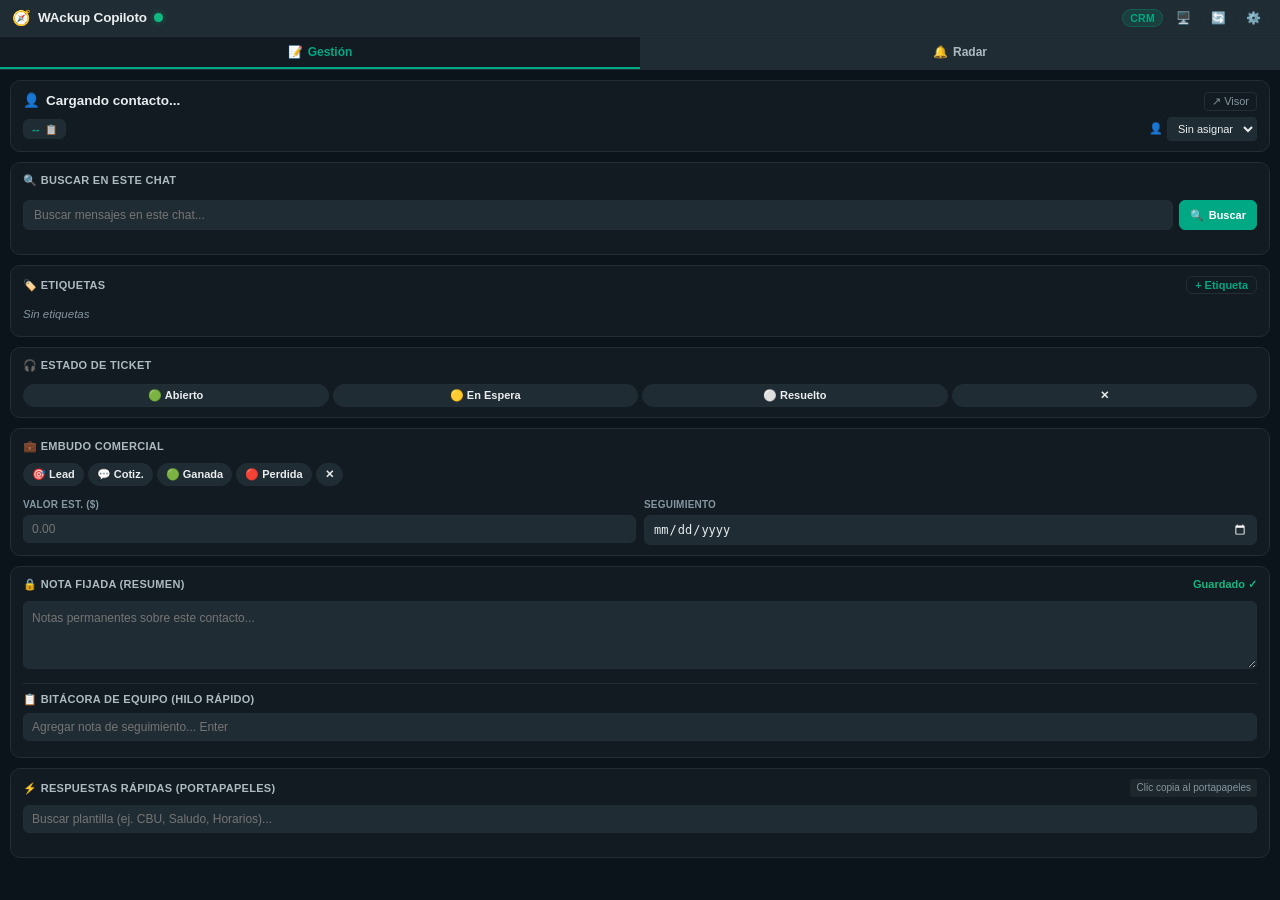
==== extension/sidepanel/sidepanel.html @ 3e7b45c3 "fix(ext): flujo progresivo en configuracion del servidor y bloqueo de guardado sin operador" ====
<!DOCTYPE html>
<html lang="es">
<head>
  <meta charset="utf-8">
  <meta name="viewport" content="width=device-width, initial-scale=1.0">
  <title>WAckup Copiloto</title>
  <link rel="stylesheet" href="sidepanel.css">
</head>
<body>
  <!-- CABECERA FIJA SUPERIOR COMPACTA -->
  <header class="app-header">
    <div class="header-main-row">
      <div class="brand">
        <span class="brand-icon">🧭</span>
        <span class="brand-title">WAckup Copiloto</span>
        <span id="header-status-dot" class="status-dot ready" title="Estado: Conectando..."></span>
      </div>
      <div class="header-actions">
        <span id="profile-badge" class="badge-profile copilot-mini-pill" title="Perfil de Espacio de Trabajo (clic para cambiar)">CRM</span>
        <button id="btn-open-viewer" class="btn-icon" title="Abrir Visor Web WAckup en el navegador">🖥️</button>
        <button id="btn-update-ext" class="btn-icon btn-update" style="display:none;" title="Actualizar extensión">🔄 Actualizar</button>
        <button id="btn-sync-recent" class="btn-icon" title="Sincronizar novedades (Shift+clic: historial completo)">🔄</button>
        <button id="btn-toggle-settings" class="btn-icon" title="Configuración del Servidor">⚙️</button>
      </div>
    </div>
  </header>

  <!-- PANEL FLOTANTE DE CONFIGURACIÓN DEL SERVIDOR -->
  <div id="settings-backdrop" class="settings-backdrop" style="display:none;"></div>
  <div id="settings-panel" class="settings-drawer" style="display:none;">
    <div class="settings-drawer-header">
      <span class="settings-drawer-title">⚙️ Configuración del Servidor</span>
      <button id="btn-close-settings" class="btn-close-settings" title="Cerrar">✕</button>
    </div>
    <div class="settings-drawer-body">
      <!-- PASO 1: CONEXIÓN AL SERVIDOR Y PIN -->
      <div class="form-group mb-2">
        <label for="cfg-server-url">URL del Servidor (Local o IP LAN):</label>
        <input type="text" id="cfg-server-url" class="form-control" placeholder="http://127.0.0.1:8080">
      </div>
      <div class="form-group mb-2">
        <label for="cfg-office-pin">PIN de Oficina (para Modo LAN):</label>
        <input type="password" id="cfg-office-pin" class="form-control" placeholder="PIN de 6 dígitos">
      </div>
      <div class="form-group mb-2">
        <button type="button" id="btn-check-server" class="btn-secondary full-width" style="padding: 6px 12px; font-size: 12.5px;">
          🔌 Conectar y Cargar Operadores
        </button>
      </div>
      <div id="cfg-feedback" class="status-hint mt-1 text-center" style="display:none;"></div>

      <!-- PASO 2: ASIGNACIÓN DE OPERADOR (visible sólo tras conectar con éxito) -->
      <div id="cfg-operator-section" class="form-group mb-2" style="display: none;">
        <label for="cfg-operator-select">Operador de esta PC:</label>
        <select id="cfg-operator-select" class="form-control">
          <option value="">-- Selecciona tu nombre --</option>
        </select>
        <div id="cfg-operator-status-box" class="cfg-status-box mt-1" style="display: none;">
          <div id="cfg-operator-status-msg" class="cfg-status-msg"></div>
          <button type="button" id="btn-kick-operator" class="btn-link-action" style="display: none;">
            ⚠️ Liberar sesión anterior de este operador
          </button>
        </div>
        <button id="btn-save-cfg" class="btn-primary full-width" disabled style="display: none; margin-top: 8px;">
          💾 Guardar y Conectar
        </button>
      </div>

      <!-- HERRAMIENTAS ADICIONALES (visible sólo si la conexión ya está guardada y activa) -->
      <div id="cfg-extra-tools" class="settings-actions mt-2" style="display: none; border-top: 1px solid var(--border); padding-top: 10px;">
        <button type="button" id="btn-open-viewer-cfg" class="btn-secondary full-width">🖥️ Abrir Visor Web</button>
        <button id="btn-sync-all-full" class="btn-secondary full-width" style="margin-top: 6px;">📥 Sincronizar Historial Completo</button>
      </div>
    </div>
  </div>

  <!-- VISTA EN CASO DE MODO SOLO RESPALDO -->
  <div id="view-backup-only" class="backup-only-view" style="display: none;">
    <div class="backup-card">
      <div class="backup-icon">🛡️</div>
      <h3>Modo Solo Respaldo</h3>
      <p>Este espacio de trabajo está configurado en modo pasivo de solo respaldo. Los mensajes y contactos se sincronizan continuamente en tu base de datos SQLite local sin herramientas CRM activas.</p>
      <div class="backup-actions">
        <button id="btn-backup-manual" class="btn-primary">Sincronizar Ahora</button>
      </div>
    </div>
  </div>

  <!-- VISTA PRINCIPAL CON PESTAÑAS (CRM) -->
  <main id="view-crm" class="crm-view">
    <!-- PESTAÑAS SUPERIORES FIJAS -->
    <nav class="nav-tabs">
      <button class="tab-btn active" data-tab="tab-management">
        <span>📝</span> Gestión
      </button>
      <button class="tab-btn" data-tab="tab-radar">
        <span>🔔</span> Radar <span id="radar-count-badge" class="tab-badge" style="display:none;">0</span>
      </button>
    </nav>

    <!-- AVISO DE CHAT NO SELECCIONADO -->
    <div id="no-chat-notice" class="empty-notice" style="display:none;">
      <div class="notice-icon">💬</div>
      <div class="notice-title">Ningún chat seleccionado</div>
      <div class="notice-desc">Haz clic en cualquier conversación en WhatsApp Web para cargar su ficha y herramientas.</div>
      <div style="margin-top: 12px;">
        <button type="button" id="btn-open-viewer-empty" class="btn-secondary" style="font-size: 12px; padding: 6px 14px;">
          🖥️ Abrir Visor Web
        </button>
      </div>
    </div>

    <!-- CONTENEDOR DE PESTAÑAS -->
    <div id="tabs-container" class="tabs-content">
      
      <!-- PESTAÑA 1: GESTIÓN -->
      <section id="tab-management" class="tab-pane active">
        <!-- Alerta de Semáforo Anti-Colisión -->
        <div id="presence-banner" class="presence-alert" style="display:none;">
          <span>👁️</span> <span id="presence-text"><b>Ana</b> está viendo este chat ahora</span>
        </div>

        <!-- Aviso de Contacto Excluido del Radar (solo visible si está ignorado) -->
        <div id="radar-ignored-banner" class="radar-ignored-banner" style="display:none;">
          <span>🔕 Excluido del Radar</span>
          <button id="btn-reactivate-radar" class="btn-reactivate-radar" type="button" title="Volver a incluir este contacto en el Radar">Reactivar</button>
        </div>

        <!-- Tarjeta de Contacto Activo (Diseño Compacto) -->
        <div class="contact-header-card">
          <div class="contact-row-top">
            <span id="contact-type-icon" class="contact-type-icon" title="Contacto">👤</span>
            <div id="contact-name" class="contact-title" title="Nombre del contacto">Cargando contacto...</div>
            <button id="btn-open-viewer-chat" class="btn-res-action" type="button" title="Ver esta conversación completa en el Visor Web" style="margin-left: auto; padding: 2px 7px; font-size: 11px;">↗ Visor</button>
            <span id="contact-sla" class="sla-badge" style="display:none;" title="Tiempo promedio de respuesta (SLA)">-</span>
          </div>
          <div class="contact-row-bottom">
            <button id="contact-phone" class="contact-phone-btn" type="button" title="Clic para copiar teléfono">
              <span id="contact-phone-text">--</span>
              <span class="copy-icon">📋</span>
            </button>
            <div class="assigned-wrapper" title="Operador asignado">
              <label for="select-assigned-to" class="assigned-label">👤</label>
              <select id="select-assigned-to" class="select-sm">
                <option value="">Sin asignar</option>
              </select>
            </div>
          </div>
        </div>

        <!-- Búsqueda FTS5 en la Conversación -->
        <div id="sec-chat-search" class="section-card">
          <div class="section-title-row">
            <span class="card-title">🔍 Buscar en este Chat</span>
          </div>
          <div class="search-input-group">
            <div class="search-field-wrapper">
              <input type="text" id="input-search-chat" class="form-control" placeholder="Buscar mensajes en este chat...">
              <button id="btn-search-clear" class="btn-search-clear" title="Limpiar búsqueda" type="button" style="display:none;">✕</button>
            </div>
            <button id="btn-search-chat" class="btn-search-exec" title="Buscar mensajes [Enter]" type="button">
              <span>🔍</span>
              <span class="btn-search-exec-text">Buscar</span>
            </button>
          </div>
          <div id="search-nav-bar" class="search-nav-bar" style="display: none;">
            <div class="search-nav-info">
              <span class="search-nav-icon">🎯</span>
              <span id="search-nav-count" class="search-nav-count">0 de 0</span>
            </div>
            <div class="search-nav-actions">
              <span id="search-nav-hint" class="search-nav-hint">Shift+Enter / Enter</span>
              <div class="search-nav-btn-group">
                <button id="btn-search-prev" class="btn-nav-search" title="Coincidencia anterior [Shift+Enter]" disabled type="button">▲</button>
                <button id="btn-search-next" class="btn-nav-search" title="Coincidencia siguiente [Enter]" disabled type="button">▼</button>
              </div>
            </div>
          </div>
          <div id="chat-search-results" class="search-results-list"></div>
        </div>

        <!-- Etiquetas de Contacto -->
        <div class="section-card">
          <div class="section-title-row">
            <span class="card-title">🏷️ Etiquetas</span>
            <button id="btn-add-tag" class="btn-card-action" type="button">+ Etiqueta</button>
          </div>
          <div id="tags-list" class="tags-container">
            <span class="empty-subtext">Sin etiquetas</span>
          </div>
        </div>

        <!-- Módulo de Soporte / Tickets (condicional) -->
        <div id="sec-support-ticket" class="section-card">
          <div class="card-title">🎧 Estado de Ticket</div>
          <div class="copilot-pill-group ticket-status-group">
            <button class="copilot-pill-btn btn-ticket" data-status="open" type="button">🟢 Abierto</button>
            <button class="copilot-pill-btn btn-ticket" data-status="pending" type="button">🟡 En Espera</button>
            <button class="copilot-pill-btn btn-ticket" data-status="resolved" type="button">⚪ Resuelto</button>
            <button class="copilot-pill-btn btn-ticket" data-status="none" title="Limpiar estado" type="button">✕</button>
          </div>
        </div>

        <!-- Módulo de Ventas / Embudo Comercial (condicional) -->
        <div id="sec-sales-pipeline" class="section-card">
          <div class="card-title">💼 Embudo Comercial</div>
          <div class="copilot-pill-group" id="sales-stage-pill-group">
            <button type="button" class="copilot-pill-btn btn-sales-stage" data-stage="lead">🎯 Lead</button>
            <button type="button" class="copilot-pill-btn btn-sales-stage" data-stage="quoted">💬 Cotiz.</button>
            <button type="button" class="copilot-pill-btn btn-sales-stage" data-stage="won">🟢 Ganada</button>
            <button type="button" class="copilot-pill-btn btn-sales-stage" data-stage="lost">🔴 Perdida</button>
            <button type="button" class="copilot-pill-btn btn-sales-stage" data-stage="none" title="Limpiar etapa">✕</button>
          </div>
          <select id="select-sales-stage" class="form-control" style="display: none;">
            <option value="none">Sin Etapa Comercial</option>
            <option value="lead">Lead</option>
            <option value="contactado">En Conversación</option>
            <option value="quoted">Presupuesto Enviado</option>
            <option value="negociacion">En Negociación</option>
            <option value="won">Venta Concretada</option>
            <option value="lost">Descartado</option>
          </select>
          <div class="copilot-inputs-row">
            <div class="copilot-field">
              <label for="input-deal-value">Valor Est. ($)</label>
              <input type="number" id="input-deal-value" class="form-control" placeholder="0.00" min="0" step="any">
            </div>
            <div class="copilot-field">
              <label for="input-followup-date">Seguimiento</label>
              <input type="date" id="input-followup-date" class="form-control">
            </div>
          </div>
        </div>

        <!-- Notas Privadas y Bitácora de Equipo -->
        <div class="section-card">
          <div class="section-title-row">
            <span class="card-title">🔒 Nota Fijada (Resumen)</span>
            <span id="notes-status" class="status-hint">Guardado ✓</span>
          </div>
          <textarea id="contact-notes" class="copilot-textarea" placeholder="Notas permanentes sobre este contacto..." rows="3"></textarea>

          <div class="notes-log-section">
            <div class="log-title">📋 Bitácora de Equipo (Hilo Rápido)</div>
            <input type="text" id="input-new-note-log" class="form-control mb-1" placeholder="Agregar nota de seguimiento... Enter">
            <div id="notes-log-list" class="notes-log-container">
              <!-- Hilo de notas -->
            </div>
          </div>
        </div>

        <!-- Plantillas de Respuesta Rápida -->
        <div class="section-card">
          <div class="section-title-row">
            <span class="card-title">⚡ Respuestas Rápidas (Portapapeles)</span>
            <span class="hint-pill">Clic copia al portapapeles</span>
          </div>
          <input type="text" id="input-filter-templates" class="form-control mb-2" placeholder="Buscar plantilla (ej. CBU, Saludo, Horarios)...">
          <div id="templates-list" class="templates-list">
            <!-- Plantillas dinámicas -->
          </div>
        </div>
      </section>



      <!-- PESTAÑA 3: RADAR -->
      <section id="tab-radar" class="tab-pane">
        <!-- Selector de Filtro de Radar -->
        <div class="radar-toggle-bar">
          <button id="btn-radar-unanswered" class="btn-filter active">
            Pendientes (<span id="count-unanswered">0</span>)
          </button>
          <button id="btn-radar-sales" class="btn-filter">
            Seguimientos (<span id="count-sales">0</span>)
          </button>
        </div>

        <div class="radar-assign-filter">
          <button class="btn-assign-filter active" data-assign="all">Todos</button>
          <button class="btn-assign-filter" data-assign="mine">Mis chats</button>
          <button class="btn-assign-filter" data-assign="unassigned">Sin asignar</button>
        </div>

        <!-- Lista de Contactos de Radar -->
        <div id="radar-items-container" class="radar-list">
          <div class="empty-subtext">Cargando radar...</div>
        </div>
      </section>

    </div>
  </main>

  <!-- TOAST DE NOTIFICACIÓN RÁPIDA -->
  <div id="toast-notification" class="toast-popup" style="display:none;"></div>

  <!-- MODAL DIÁLOGO ELEGANTE (PROMPT / CONFIRM / ALERT) -->
  <div id="sp-modal-overlay" class="sp-modal-overlay" style="display:none;">
    <div class="sp-modal-card">
      <div class="sp-modal-header">
        <span id="sp-modal-title" class="sp-modal-title">Título</span>
        <button id="sp-modal-close" class="btn-close-settings" title="Cerrar">✕</button>
      </div>
      <div class="sp-modal-body">
        <p id="sp-modal-message" class="sp-modal-msg"></p>
        <div id="sp-modal-input-group" class="form-group mb-2" style="display:none;">
          <input type="text" id="sp-modal-input" class="form-control" autocomplete="off">
        </div>
        <div id="sp-modal-error" class="sp-modal-error" style="display:none;"></div>
      </div>
      <div class="sp-modal-actions">
        <button type="button" id="sp-modal-cancel" class="btn-secondary">Cancelar</button>
        <button type="button" id="sp-modal-confirm" class="btn-primary">Aceptar</button>
      </div>
    </div>
  </div>

  <script src="sidepanel.js"></script>
</body>
</html>
---- extension/sidepanel/sidepanel.css ----
/* WAckup Copiloto Sidepanel Styles - Unified with Viewer Copilot */
:root {
  color-scheme: dark;
  --bg-main: #0b141a;
  --bg-card: #111b21;
  --bg-card-hover: #202c33;
  --bg-header: #202c33;
  --bg-input: #202c33;
  --bg-surface: #111b21;
  --border: #222d34;
  --border-strong: #2a3942;
  --border-focus: #00a884;
  --text-main: #e9edef;
  --text-primary: #e9edef;
  --text-secondary: #aebac1;
  --text-muted: #8696a0;
  --text-dim: #8696a0;
  --primary: #00a884;
  --primary-hover: #02906f;
  --accent: #00a884;
  --accent-hover: #02906f;
  --success: #10b981;
  --warning: #f59e0b;
  --danger: #ef4444;
  --font-family: -apple-system, BlinkMacSystemFont, "Segoe UI", Roboto, Helvetica, Arial, sans-serif;
}

* {
  box-sizing: border-box;
  margin: 0;
  padding: 0;
}

body {
  font-family: var(--font-family);
  background-color: var(--bg-main);
  color: var(--text-main);
  font-size: 13px;
  line-height: 1.4;
  width: 100vw;
  height: 100vh;
  display: flex;
  flex-direction: column;
  overflow: hidden;
  user-select: none;
}

/* Scrollbars modernos estilo WhatsApp */
::-webkit-scrollbar {
  width: 6px;
  height: 6px;
}
::-webkit-scrollbar-track {
  background: transparent;
}
::-webkit-scrollbar-thumb {
  background: rgba(134, 150, 160, 0.3);
  border-radius: 3px;
}
::-webkit-scrollbar-thumb:hover {
  background: rgba(134, 150, 160, 0.5);
}

/* =========================================================================
   CABECERA FIJA SUPERIOR (COMPACTA)
   ========================================================================= */
.app-header {
  flex-shrink: 0;
  background-color: var(--bg-header);
  border-bottom: 1px solid var(--border);
  padding: 8px 12px;
}

.header-main-row,
.header-top-row {
  display: flex;
  justify-content: space-between;
  align-items: center;
  gap: 8px;
}

.brand {
  display: flex;
  align-items: center;
  gap: 7px;
}

.brand-icon {
  font-size: 15px;
  line-height: 1;
}

.brand-title {
  font-size: 13.5px;
  font-weight: 700;
  color: var(--text-primary);
  letter-spacing: -0.2px;
  user-select: none;
}

.status-dot {
  width: 9px;
  height: 9px;
  border-radius: 50%;
  background-color: var(--text-dim);
  display: inline-block;
  cursor: pointer;
  flex-shrink: 0;
  transition: transform 0.2s, box-shadow 0.25s, background-color 0.25s;
}

.status-dot:hover {
  transform: scale(1.35);
}

/* Verde: Al día, sincronizado o listo */
.status-dot.synced,
.status-dot.ready {
  background-color: #10b981;
  box-shadow: 0 0 6px rgba(16, 185, 129, 0.45);
}

/* Amarillo / Ámbar: Sincronizando o esperando conexión/chat */
.status-dot.syncing,
.status-dot.waiting,
.status-dot.connecting {
  background-color: #f59e0b;
  box-shadow: 0 0 6px rgba(245, 158, 11, 0.5);
  animation: pulse-dot 1.2s infinite;
}

/* Rojo: Error de sincronización o servidor desconectado */
.status-dot.error,
.status-dot.offline {
  background-color: #ef4444;
  box-shadow: 0 0 6px rgba(239, 68, 68, 0.5);
}

@keyframes pulse-dot {
  0% { transform: scale(0.9); opacity: 0.8; }
  50% { transform: scale(1.2); opacity: 1; }
  100% { transform: scale(0.9); opacity: 0.8; }
}

.header-actions {
  display: flex;
  align-items: center;
  gap: 6px;
}

.badge-profile,
.copilot-mini-pill {
  font-size: 10.5px;
  font-weight: 600;
  padding: 1px 7px;
  border-radius: 10px;
  background: rgba(0, 168, 132, 0.15);
  color: var(--accent);
  border: 1px solid rgba(0, 168, 132, 0.3);
  text-transform: uppercase;
  cursor: pointer;
  user-select: none;
  transition: all 0.2s ease;
  letter-spacing: 0.3px;
  line-height: 1.4;
}

.badge-profile:hover,
.copilot-mini-pill:hover {
  background: rgba(0, 168, 132, 0.28);
  border-color: var(--accent);
}

.btn-icon {
  background: var(--bg-input);
  border: 1px solid var(--border);
  color: var(--text-secondary);
  border-radius: 6px;
  padding: 3px 6px;
  font-size: 12px;
  cursor: pointer;
  transition: all 0.15s;
  display: inline-flex;
  align-items: center;
  justify-content: center;
  line-height: 1;
}
.btn-icon:hover {
  background: var(--bg-card-hover);
  border-color: var(--border-strong);
  color: var(--text-primary);
}
.btn-icon.active {
  background: var(--bg-card-hover);
  border-color: var(--accent);
  color: var(--accent);
}

.btn-update {
  background: #b45309;
  border-color: #f59e0b;
  color: #fff;
  font-weight: 600;
  font-size: 11px;
}
.btn-update:hover {
  background: #d97706;
}

/* =========================================================================
   NAVEGACIÓN POR PESTAÑAS
   ========================================================================= */
.crm-view {
  flex: 1;
  display: flex;
  flex-direction: column;
  overflow: hidden;
}

.nav-tabs {
  flex-shrink: 0;
  display: flex;
  background: var(--bg-header);
  border-bottom: 1px solid var(--border);
}

.tab-btn {
  flex: 1;
  padding: 8px 4px;
  background: transparent;
  border: none;
  border-bottom: 2px solid transparent;
  color: var(--text-secondary);
  font-size: 12px;
  font-weight: 600;
  cursor: pointer;
  display: flex;
  align-items: center;
  justify-content: center;
  gap: 5px;
  transition: all 0.15s;
}

.tab-btn:hover {
  color: var(--text-primary);
  background: var(--bg-card-hover);
}

.tab-btn.active {
  color: var(--accent);
  border-bottom-color: var(--accent);
  background: var(--bg-card);
  font-weight: 700;
}

.tab-badge {
  background: var(--danger);
  color: #fff;
  font-size: 10px;
  padding: 1px 5px;
  border-radius: 10px;
  margin-left: 2px;
}

/* =========================================================================
   CONTENEDOR DE PESTAÑAS (SCROLL)
   ========================================================================= */
.tabs-content {
  flex: 1;
  overflow-y: auto;
  padding: 10px;
  display: flex;
  flex-direction: column;
}

.tab-pane {
  display: none;
  flex-direction: column;
  gap: 10px;
  flex-shrink: 0;
}
.tab-pane.active {
  display: flex;
}

#tab-radar.active {
  flex: 1;
  min-height: 0;
  display: flex;
  flex-direction: column;
  overflow: hidden;
}

/* =========================================================================
   TARJETAS Y SECCIONES
   ========================================================================= */
.section-card {
  background: var(--bg-card);
  border: 1px solid var(--border);
  border-radius: 10px;
  padding: 10px 12px;
  display: flex;
  flex-direction: column;
  gap: 6px;
}

.section-title-row {
  display: flex;
  justify-content: space-between;
  align-items: center;
  margin-bottom: 2px;
}

.card-title {
  font-size: 11px;
  font-weight: 700;
  color: var(--text-secondary);
  text-transform: uppercase;
  letter-spacing: 0.3px;
  margin-bottom: 0;
}

.status-hint {
  font-size: 11px;
  color: #10b981;
  font-weight: 600;
}

.hint-pill {
  font-size: 10px;
  color: var(--text-muted);
  background: rgba(255, 255, 255, 0.05);
  padding: 2px 6px;
  border-radius: 4px;
}

.empty-subtext {
  font-size: 11.5px;
  color: var(--text-muted);
  font-style: italic;
  padding: 4px 0;
}

/* =========================================================================
   TARJETA DE CONTACTO ACTIVO (COMPACTA)
   ========================================================================= */
.contact-header-card {
  background: var(--bg-card);
  border: 1px solid var(--border);
  border-radius: 10px;
  padding: 10px 12px;
  display: flex;
  flex-direction: column;
  gap: 6px;
}

.contact-row-top {
  display: flex;
  justify-content: space-between;
  align-items: center;
  gap: 6px;
  min-height: 20px;
}

.contact-type-icon {
  font-size: 13.5px;
  line-height: 1;
  flex-shrink: 0;
  user-select: none;
}

.contact-title {
  font-size: 13.5px;
  font-weight: 700;
  color: var(--text-primary);
  overflow: hidden;
  text-overflow: ellipsis;
  white-space: nowrap;
  flex: 1;
  min-width: 0;
}

.sla-badge {
  font-size: 10.5px;
  font-weight: 600;
  background: rgba(0, 168, 132, 0.15);
  border: 1px solid rgba(0, 168, 132, 0.3);
  color: var(--accent);
  padding: 1px 7px;
  border-radius: 10px;
  white-space: nowrap;
  flex-shrink: 0;
  cursor: help;
  line-height: 1.4;
}

.contact-row-bottom {
  display: flex;
  justify-content: space-between;
  align-items: center;
  gap: 8px;
}

.contact-phone-btn {
  display: inline-flex;
  align-items: center;
  gap: 5px;
  font-size: 11.5px;
  font-weight: 600;
  color: var(--accent);
  background: var(--bg-input);
  border: 1px solid var(--border);
  border-radius: 6px;
  padding: 2px 8px;
  cursor: pointer;
  user-select: none;
  transition: all 0.15s ease;
  line-height: 1.3;
}

.contact-phone-btn:hover {
  background: var(--bg-card-hover);
  border-color: var(--accent);
  color: var(--accent);
}

.contact-phone-btn:active {
  transform: scale(0.96);
}

.contact-phone-btn .copy-icon {
  font-size: 10px;
  opacity: 0.75;
}

.contact-phone-btn.copied {
  background: rgba(16, 185, 129, 0.2);
  border-color: #10b981;
  color: #a7f3d0;
}

.contact-phone-btn.is-group {
  color: #c084fc;
  border-color: var(--border-strong);
  background: rgba(192, 132, 252, 0.12);
}

.contact-phone-btn.is-group:hover {
  background: rgba(192, 132, 252, 0.2);
  border-color: #c084fc;
  color: #e9d5ff;
}

.contact-phone-btn.is-newsletter {
  color: #f59e0b;
  border-color: var(--border-strong);
  background: rgba(245, 158, 11, 0.12);
}

.contact-phone-btn.is-newsletter:hover {
  background: rgba(245, 158, 11, 0.22);
  border-color: #fbbf24;
  color: #fef3c7;
}

.assigned-wrapper {
  display: inline-flex;
  align-items: center;
  gap: 4px;
  flex-shrink: 0;
  max-width: 145px;
}

.assigned-label {
  font-size: 11px;
  color: var(--text-muted);
  cursor: pointer;
}

/* =========================================================================
   ETIQUETAS
   ========================================================================= */
.tags-container {
  display: flex;
  flex-wrap: wrap;
  gap: 5px;
  min-height: 24px;
  align-items: center;
}

.tag-pill {
  display: inline-flex;
  align-items: center;
  gap: 4px;
  padding: 2px 8px;
  background: rgba(0, 168, 132, 0.12);
  color: var(--accent);
  border: 1px solid rgba(0, 168, 132, 0.3);
  border-radius: 12px;
  font-size: 11px;
  font-weight: 600;
}

.tag-remove {
  cursor: pointer;
  opacity: 0.6;
  font-size: 13px;
  line-height: 1;
}
.tag-remove:hover {
  opacity: 1;
  color: var(--danger);
}

.btn-card-action {
  background: transparent;
  border: 1px solid var(--border);
  color: var(--accent);
  border-radius: 6px;
  padding: 2px 8px;
  font-size: 11px;
  font-weight: 600;
  cursor: pointer;
  transition: all 0.15s ease;
}
.btn-card-action:hover {
  background: var(--bg-card-hover);
  border-color: var(--accent);
  color: var(--accent);
}

/* =========================================================================
   GRUPOS DE BOTONES EN PÍLDORA (TICKETS Y EMBUDO COMERCIAL)
   ========================================================================= */
.copilot-pill-group {
  display: flex;
  gap: 4px;
  flex-wrap: wrap;
  margin-top: 3px;
}

.copilot-pill-btn {
  background: var(--bg-input);
  border: 1px solid var(--border);
  border-radius: 12px;
  padding: 4px 8px;
  font-size: 11px;
  font-weight: 600;
  color: var(--text-primary);
  cursor: pointer;
  transition: all 0.15s ease;
  white-space: nowrap;
}
.copilot-pill-btn:hover {
  border-color: var(--accent);
  color: var(--accent);
}
.copilot-pill-btn.active {
  background: var(--accent) !important;
  color: #ffffff !important;
  border-color: var(--accent) !important;
}

.ticket-status-group {
  display: flex;
  gap: 4px;
  margin-top: 4px;
}

.btn-ticket {
  flex: 1;
  min-width: 0;
  text-align: center;
}

.copilot-inputs-row {
  display: flex;
  gap: 8px;
  margin-top: 6px;
}

.copilot-field {
  flex: 1;
  display: flex;
  flex-direction: column;
  gap: 3px;
}

.copilot-field label,
.form-group label,
label {
  font-size: 10px;
  font-weight: 600;
  color: var(--text-muted);
  text-transform: uppercase;
  letter-spacing: 0.2px;
}

.copilot-field input,
.form-control {
  background: var(--bg-input);
  border: 1px solid var(--border);
  color: var(--text-primary);
  border-radius: 6px;
  padding: 6px 8px;
  font-size: 12px;
  outline: none;
  transition: border-color 0.15s, box-shadow 0.15s;
  width: 100%;
}
.copilot-field input:focus,
.form-control:focus {
  border-color: var(--accent);
  box-shadow: 0 0 0 1px var(--accent);
}

.form-group {
  display: flex;
  flex-direction: column;
  gap: 4px;
}
.form-group.full-width { width: 100%; }
.form-group.half-width { width: calc(50% - 4px); }

/* =========================================================================
   NOTAS PRIVADAS
   ========================================================================= */
.copilot-textarea,
.notes-textarea {
  width: 100%;
  background: var(--bg-input);
  border: 1px solid var(--border);
  border-radius: 6px;
  padding: 8px;
  font-size: 12px;
  line-height: 1.4;
  color: var(--text-primary);
  outline: none;
  resize: vertical;
  min-height: 65px;
  font-family: inherit;
  transition: border-color 0.15s, box-shadow 0.15s;
}
.copilot-textarea:focus,
.notes-textarea:focus {
  border-color: var(--accent);
  box-shadow: 0 0 0 1px var(--accent);
}

/* =========================================================================
   PLANTILLAS RÁPIDAS
   ========================================================================= */
.templates-list {
  display: flex;
  flex-direction: column;
  gap: 4px;
  max-height: 200px;
  overflow-y: auto;
}

.copilot-template-btn {
  display: flex;
  align-items: center;
  justify-content: space-between;
  gap: 6px;
  padding: 6px 10px;
  background: var(--bg-input);
  border: 1px solid var(--border);
  border-radius: 6px;
  font-size: 11.5px;
  cursor: pointer;
  color: var(--text-primary);
  text-align: left;
  transition: all 0.15s;
  width: 100%;
  margin-bottom: 2px;
}
.copilot-template-btn:hover {
  background: var(--bg-card-hover);
  border-color: var(--accent);
}

.tpl-btn-shortcut {
  font-family: monospace;
  font-weight: 700;
  color: var(--accent);
  flex-shrink: 0;
}

.tpl-btn-title {
  font-weight: 600;
  color: var(--text-primary);
  flex: 1;
  min-width: 0;
  overflow: hidden;
  text-overflow: ellipsis;
  white-space: nowrap;
}

.tpl-btn-copy {
  font-size: 11px;
  color: var(--text-muted);
  flex-shrink: 0;
}

.template-card {
  display: flex;
  align-items: center;
  justify-content: space-between;
  gap: 6px;
  padding: 6px 10px;
  background: var(--bg-input);
  border: 1px solid var(--border);
  border-radius: 6px;
  font-size: 11.5px;
  cursor: pointer;
  color: var(--text-primary);
  text-align: left;
  transition: all 0.15s;
  width: 100%;
}
.template-card:hover {
  background: var(--bg-card-hover);
  border-color: var(--accent);
}

.template-title {
  font-size: 11.5px;
  font-weight: 600;
  color: var(--text-primary);
}

.template-snippet {
  font-size: 11px;
  color: var(--text-muted);
  overflow: hidden;
  text-overflow: ellipsis;
  white-space: nowrap;
}

/* =========================================================================
   MÓDULO DE BÚSQUEDA FTS5 (PESTAÑA GESTIÓN)
   ========================================================================= */

.search-input-group {
  display: flex;
  align-items: center;
  gap: 6px;
  margin-top: 4px;
}

.search-field-wrapper {
  position: relative;
  display: flex;
  align-items: center;
  flex: 1;
  min-width: 0;
}

.search-field-wrapper .form-control {
  width: 100%;
  padding: 6px 26px 6px 10px;
  height: 30px;
  font-size: 12px;
  background: var(--bg-input);
  border: 1px solid var(--border);
  border-radius: 6px;
  color: var(--text-primary);
  transition: all 0.15s ease;
}

.search-field-wrapper .form-control:focus {
  border-color: var(--accent);
  box-shadow: 0 0 0 1px var(--accent);
}

.btn-search-clear {
  position: absolute;
  right: 6px;
  top: 50%;
  transform: translateY(-50%);
  width: 18px;
  height: 18px;
  border-radius: 50%;
  border: none;
  background: transparent;
  color: var(--text-muted);
  cursor: pointer;
  font-size: 11px;
  font-weight: 700;
  line-height: 1;
  display: none;
  align-items: center;
  justify-content: center;
  padding: 0;
  transition: all 0.15s;
}
.btn-search-clear:hover {
  background: var(--bg-card-hover);
  color: var(--text-primary);
}

.btn-search-exec {
  height: 30px;
  padding: 0 10px;
  font-size: 11px;
  font-weight: 600;
  display: inline-flex;
  align-items: center;
  justify-content: center;
  gap: 5px;
  background: var(--accent);
  border: 1px solid var(--accent);
  color: #fff;
  border-radius: 6px;
  cursor: pointer;
  transition: all 0.15s;
  flex-shrink: 0;
}
.btn-search-exec:hover {
  background: var(--accent-hover);
  border-color: var(--accent-hover);
}
.btn-search-exec:active {
  transform: translateY(1px);
}
.btn-search-exec-text {
  font-size: 11px;
  line-height: 1;
}

.search-nav-bar {
  display: flex;
  justify-content: space-between;
  align-items: center;
  margin-top: 6px;
  padding: 5px 8px;
  background: rgba(0, 168, 132, 0.10);
  border: 1px solid rgba(0, 168, 132, 0.25);
  border-radius: 6px;
  font-size: 11px;
  animation: fadeInNav 0.15s ease-out;
}

@keyframes fadeInNav {
  from { opacity: 0; transform: translateY(-3px); }
  to { opacity: 1; transform: translateY(0); }
}

.search-nav-info {
  display: flex;
  align-items: center;
  gap: 5px;
  min-width: 0;
}

.search-nav-icon {
  font-size: 11px;
}

.search-nav-count {
  font-weight: 700;
  color: var(--accent);
  font-size: 11px;
  white-space: nowrap;
}

.search-nav-actions {
  display: flex;
  align-items: center;
  gap: 6px;
  flex-shrink: 0;
}

.search-nav-hint {
  color: var(--text-muted);
  font-size: 10px;
}

.search-nav-btn-group {
  display: inline-flex;
  align-items: center;
  gap: 3px;
}

.btn-nav-search {
  width: 22px;
  min-width: 22px;
  height: 22px;
  padding: 0;
  font-size: 9px;
  font-weight: bold;
  display: inline-flex;
  align-items: center;
  justify-content: center;
  background: var(--bg-input);
  color: var(--text-primary);
  border: 1px solid var(--border);
  border-radius: 4px;
  cursor: pointer;
  transition: all 0.15s;
  flex-shrink: 0;
}
.btn-nav-search:hover:not(:disabled) {
  background: var(--accent);
  border-color: var(--accent);
  color: #fff;
}
.btn-nav-search:active:not(:disabled) {
  transform: translateY(1px);
}
.btn-nav-search:disabled {
  opacity: 0.35;
  cursor: not-allowed;
  background: var(--bg-card);
  border-color: var(--border);
}

.search-results-list {
  display: flex;
  flex-direction: column;
  gap: 6px;
  margin-top: 8px;
  max-height: 280px;
  overflow-y: auto;
}

.search-result-item {
  background: var(--bg-input);
  border: 1px solid var(--border);
  border-radius: 6px;
  padding: 7px 9px;
  font-size: 11px;
  transition: all 0.15s ease;
}
.search-result-item:hover {
  border-color: var(--accent);
}
.search-result-item.active-match {
  background: var(--bg-card-hover);
  border-color: var(--accent);
  box-shadow: 0 0 0 1px var(--accent);
}
  box-shadow: 0 0 0 1px #3b82f6;
}
.search-result-meta {
  display: flex;
  justify-content: space-between;
  color: var(--text-dim);
  margin-bottom: 3px;
}
.search-result-snippet {
  color: var(--text-main);
  white-space: pre-wrap;
  word-break: break-word;
  line-height: 1.35;
}
.search-result-snippet mark {
  background: #fbbf24;
  color: #000;
  padding: 0 2px;
  border-radius: 2px;
  font-weight: 600;
}
.search-result-actions {
  display: flex;
  gap: 6px;
  margin-top: 6px;
  padding-top: 5px;
  border-top: 1px solid rgba(51, 65, 85, 0.5);
  justify-content: flex-end;
}
.btn-res-action {
  background: transparent;
  border: 1px solid var(--border);
  color: var(--text-muted);
  border-radius: 4px;
  padding: 2px 7px;
  font-size: 10.5px;
  cursor: pointer;
  transition: all 0.15s;
}
.btn-res-action:hover {
  background: var(--bg-card);
  color: var(--text-main);
  border-color: var(--border-focus);
}
.search-results-footer-hint {
  margin-top: 8px;
  padding: 6px 8px;
  background: rgba(245, 158, 11, 0.08);
  border: 1px dashed rgba(245, 158, 11, 0.3);
  border-radius: 5px;
  color: #fbbf24;
  font-size: 10.5px;
  line-height: 1.35;
}

/* =========================================================================
   PESTAÑA 3: RADAR
   ========================================================================= */
.radar-toggle-bar {
  display: flex;
  gap: 6px;
  flex-shrink: 0;
}

.btn-filter {
  flex: 1;
  padding: 6px 4px;
  background: var(--bg-input);
  border: 1px solid var(--border);
  color: var(--text-secondary);
  border-radius: 6px;
  font-size: 11px;
  font-weight: 600;
  cursor: pointer;
  transition: all 0.15s;
}
.btn-filter.active {
  background: var(--accent);
  border-color: var(--accent);
  color: #ffffff;
}

.radar-list {
  display: flex;
  flex-direction: column;
  gap: 6px;
  flex: 1;
  min-height: 0;
  overflow-y: auto;
  margin-top: 4px;
  padding-right: 2px;
}

.radar-item {
  background: var(--bg-card);
  border: 1px solid var(--border);
  border-radius: 8px;
  padding: 8px 10px;
  cursor: pointer;
  transition: background-color 0.15s, border-color 0.15s, opacity 0.16s, transform 0.16s;
}
.radar-item:hover {
  background: var(--bg-card-hover);
  border-color: var(--border-strong);
}
.radar-item.dismissing {
  opacity: 0;
  transform: translateX(12px);
  pointer-events: none;
}

.radar-item-top {
  display: flex;
  justify-content: space-between;
  align-items: center;
  gap: 6px;
  margin-bottom: 3px;
}

.radar-item-name {
  font-size: 12px;
  font-weight: 600;
  color: var(--text-primary);
  flex: 1;
  min-width: 0;
  overflow: hidden;
  text-overflow: ellipsis;
  white-space: nowrap;
}

.radar-item-right {
  display: flex;
  align-items: center;
  gap: 4px;
  flex-shrink: 0;
}

.radar-item-time {
  font-size: 10px;
  color: var(--warning);
  white-space: nowrap;
}

.radar-item-actions {
  display: inline-flex;
  align-items: center;
  gap: 3px;
  opacity: 0.78;
  transition: opacity 0.15s;
}
.radar-item:hover .radar-item-actions,
.radar-item.menu-open .radar-item-actions {
  opacity: 1;
}

.btn-radar-dismiss,
.btn-radar-more,
.btn-radar-sales-act,
.btn-radar-locked {
  height: 20px;
  border-radius: 4px;
  border: 1px solid var(--border);
  background: var(--bg-input);
  color: var(--text-muted);
  font-size: 10px;
  font-weight: 700;
  line-height: 1;
  display: inline-flex;
  align-items: center;
  justify-content: center;
  cursor: pointer;
  padding: 0 5px;
  transition: all 0.15s;
}

.btn-radar-dismiss {
  min-width: 22px;
  color: var(--accent);
}
.btn-radar-dismiss:hover {
  background: rgba(0, 168, 132, 0.18);
  border-color: var(--accent);
  color: #fff;
}

.btn-radar-more {
  min-width: 20px;
}
.btn-radar-more:hover,
.btn-radar-more.active {
  background: var(--bg-card-hover);
  border-color: var(--border-strong);
  color: var(--text-primary);
}

.btn-radar-sales-act {
  gap: 2px;
  padding: 0 6px;
  color: var(--accent);
}
.btn-radar-sales-act:hover,
.btn-radar-sales-act.active {
  background: rgba(0, 168, 132, 0.18);
  border-color: var(--accent);
  color: #fff;
}

.btn-radar-locked {
  min-width: 20px;
  opacity: 0.55;
  cursor: not-allowed;
  border-style: dashed;
}

.radar-item-snippet {
  font-size: 11px;
  color: var(--text-muted);
  overflow: hidden;
  text-overflow: ellipsis;
  white-space: nowrap;
}

.radar-reason-menu {
  margin-top: 7px;
  padding-top: 7px;
  border-top: 1px dashed var(--border);
  cursor: default;
}

.radar-reason-label {
  font-size: 10px;
  font-weight: 600;
  color: var(--text-muted);
  margin-bottom: 5px;
}

.radar-reason-grid {
  display: grid;
  grid-template-columns: 1fr 1fr;
  gap: 4px;
}

.btn-radar-reason {
  background: var(--bg-input);
  border: 1px solid var(--border);
  color: var(--text-primary);
  border-radius: 4px;
  padding: 5px 6px;
  font-size: 10.5px;
  font-weight: 500;
  text-align: left;
  cursor: pointer;
  white-space: nowrap;
  overflow: hidden;
  text-overflow: ellipsis;
  transition: all 0.14s;
}
.btn-radar-reason:hover {
  background: var(--bg-card-hover);
  border-color: var(--accent);
  color: #ffffff;
}
.btn-radar-reason.danger:hover {
  background: rgba(239, 68, 68, 0.14);
  border-color: #ef4444;
  color: #fca5a5;
}
.btn-radar-reason.success:hover {
  background: rgba(0, 168, 132, 0.14);
  border-color: var(--accent);
  color: #fff;
}
.btn-radar-reason.full-col {
  grid-column: 1 / -1;
}

.radar-ignored-banner {
  display: flex;
  align-items: center;
  justify-content: space-between;
  gap: 8px;
  background: rgba(245, 158, 11, 0.12);
  border: 1px solid rgba(245, 158, 11, 0.4);
  color: #fcd34d;
  border-radius: 6px;
  padding: 5px 8px;
  font-size: 11px;
  font-weight: 600;
}

.btn-reactivate-radar {
  background: var(--bg-input);
  border: 1px solid rgba(245, 158, 11, 0.55);
  color: #fde68a;
  border-radius: 4px;
  padding: 2px 7px;
  font-size: 10.5px;
  font-weight: 600;
  cursor: pointer;
  transition: all 0.15s;
}
.btn-reactivate-radar:hover {
  background: #f59e0b;
  border-color: #f59e0b;
  color: #0b141a;
}

/* Panel Flotante / Drawer de Configuración */
.settings-backdrop {
  position: fixed;
  top: 40px;
  left: 0;
  right: 0;
  bottom: 0;
  background: rgba(0, 0, 0, 0.65);
  backdrop-filter: blur(2px);
  z-index: 500;
  animation: fadeIn 0.15s ease-out;
}

@keyframes fadeIn {
  from { opacity: 0; }
  to { opacity: 1; }
}

.settings-drawer {
  position: absolute;
  top: 40px;
  left: 0;
  right: 0;
  background: var(--bg-card);
  border-bottom: 2px solid var(--accent);
  box-shadow: 0 12px 28px rgba(0, 0, 0, 0.7);
  z-index: 510;
  padding: 12px 14px;
  max-height: calc(100vh - 45px);
  overflow-y: auto;
  animation: settingsSlideDown 0.18s ease-out;
}

@keyframes settingsSlideDown {
  from {
    opacity: 0;
    transform: translateY(-8px);
  }
  to {
    opacity: 1;
    transform: translateY(0);
  }
}

.settings-drawer-header {
  display: flex;
  justify-content: space-between;
  align-items: center;
  margin-bottom: 12px;
  padding-bottom: 6px;
  border-bottom: 1px solid var(--border);
}

.settings-drawer-title {
  font-size: 12.5px;
  font-weight: 700;
  color: var(--text-primary);
  letter-spacing: -0.2px;
}

.btn-close-settings {
  background: transparent;
  border: none;
  color: var(--text-muted);
  font-size: 14px;
  font-weight: 700;
  cursor: pointer;
  padding: 2px 6px;
  border-radius: 4px;
  line-height: 1;
  transition: all 0.15s;
}
.btn-close-settings:hover {
  background: var(--bg-card-hover);
  color: var(--text-primary);
}

.settings-actions {
  display: flex;
  flex-direction: column;
  gap: 8px;
  margin-top: 12px;
}

.cfg-status-box {
  padding: 8px 10px;
  background: var(--bg-input);
  border: 1px solid var(--border);
  border-radius: 6px;
  font-size: 11px;
  line-height: 1.4;
}
.cfg-status-box.warn {
  border-color: rgba(245, 158, 11, 0.4);
  background: rgba(245, 158, 11, 0.08);
}
.cfg-status-msg {
  color: #fbbf24;
  margin-bottom: 5px;
}
.btn-link-action {
  background: transparent;
  border: 1px dashed rgba(239, 68, 68, 0.6);
  color: #f87171;
  border-radius: 4px;
  padding: 4px 8px;
  font-size: 11px;
  cursor: pointer;
  width: 100%;
  text-align: center;
  transition: all 0.15s ease;
}
.btn-link-action:hover {
  background: rgba(239, 68, 68, 0.15);
  border-color: #ef4444;
  color: #fee2e2;
}

/* =========================================================================
   BOTONES Y UTILIDADES
   ========================================================================= */
.btn-primary,
.btn-secondary {
  display: inline-flex;
  align-items: center;
  justify-content: center;
  gap: 6px;
  padding: 7px 12px;
  border-radius: 6px;
  font-size: 12px;
  font-weight: 600;
  line-height: 1.2;
  cursor: pointer;
  border: 1px solid transparent;
  box-sizing: border-box;
  transition: background-color 0.15s ease, border-color 0.15s ease, color 0.15s ease, transform 0.1s ease;
  user-select: none;
}

.btn-primary {
  background: var(--accent);
  border-color: var(--accent);
  color: #ffffff;
}
.btn-primary:hover {
  background: var(--accent-hover);
  border-color: var(--accent-hover);
}
.btn-primary:active {
  transform: translateY(1px);
}

.btn-secondary {
  background: var(--bg-input);
  border-color: var(--border);
  color: var(--text-primary);
}
.btn-secondary:hover {
  background: var(--bg-card-hover);
  border-color: var(--border-strong);
  color: #ffffff;
}
.btn-secondary:active {
  transform: translateY(1px);
}

.btn-link {
  background: transparent;
  border: none;
  color: var(--accent);
  font-size: 11px;
  cursor: pointer;
  padding: 0;
}
.btn-link:hover {
  text-decoration: underline;
}

.full-width { width: 100%; }
.mb-2 { margin-bottom: 8px; }
.mt-1 { margin-top: 4px; }
.mt-2 { margin-top: 8px; }
.text-center { text-align: center; }

button:disabled,
.btn-primary:disabled,
.btn-secondary:disabled {
  opacity: 0.45;
  cursor: not-allowed !important;
  pointer-events: auto;
  filter: grayscale(0.5);
}

/* Aviso Vacío */
.empty-notice {
  padding: 30px 16px;
  text-align: center;
  color: var(--text-dim);
}
.notice-icon {
  font-size: 32px;
  margin-bottom: 8px;
}
.notice-title {
  font-size: 13px;
  font-weight: 600;
  color: var(--text-muted);
  margin-bottom: 4px;
}
.notice-desc {
  font-size: 11px;
  line-height: 1.4;
}

/* Modo Solo Respaldo */
.backup-only-view {
  padding: 24px 16px;
  text-align: center;
}
.backup-card {
  background: var(--bg-card);
  border: 1px solid var(--border);
  border-radius: 10px;
  padding: 20px 16px;
}
.backup-icon { font-size: 40px; margin-bottom: 12px; }
.backup-card h3 { font-size: 15px; color: var(--accent); margin-bottom: 8px; }
.backup-card p { font-size: 12px; color: var(--text-muted); margin-bottom: 16px; line-height: 1.4; }

/* Toast */
.toast-popup {
  position: fixed;
  bottom: 14px;
  left: 50%;
  transform: translateX(-50%);
  background: var(--bg-header);
  border: 1px solid var(--accent);
  color: var(--text-primary);
  padding: 7px 14px;
  border-radius: 20px;
  font-size: 11px;
  font-weight: 600;
  box-shadow: 0 4px 14px rgba(0, 0, 0, 0.5);
  z-index: 9999;
  max-width: 94vw;
  animation: fadeInOut 2.5s forwards;
}

.toast-popup.toast-interactive {
  display: flex;
  align-items: center;
  gap: 8px;
  padding: 6px 10px 6px 12px;
  animation: toastSlideIn 0.18s ease-out forwards;
}

.toast-msg {
  overflow: hidden;
  text-overflow: ellipsis;
  white-space: nowrap;
}

.toast-undo-btn {
  background: var(--accent);
  border: 1px solid var(--accent);
  color: #ffffff;
  border-radius: 12px;
  padding: 2px 8px;
  font-size: 10.5px;
  font-weight: 700;
  cursor: pointer;
  flex-shrink: 0;
  transition: background 0.15s;
}
.toast-undo-btn:hover {
  background: var(--accent-hover);
}

@keyframes toastSlideIn {
  from { opacity: 0; transform: translate(-50%, 10px); }
  to { opacity: 1; transform: translate(-50%, 0); }
}

@keyframes fadeInOut {
  0% { opacity: 0; transform: translate(-50%, 10px); }
  15% { opacity: 1; transform: translate(-50%, 0); }
  85% { opacity: 1; transform: translate(-50%, 0); }
  100% { opacity: 0; transform: translate(-50%, -10px); }
}

/* =========================================================================
   FASE 4: PRESENCIA Y BITÁCORA EN SIDEPANEL
   ========================================================================= */
.presence-alert {
  background: rgba(245, 158, 11, 0.15);
  border: 1px solid rgba(245, 158, 11, 0.4);
  color: #fbbf24;
  font-size: 11.5px;
  font-weight: 600;
  padding: 7px 10px;
  border-radius: 6px;
  margin-bottom: 8px;
  display: flex;
  align-items: center;
  gap: 6px;
  animation: fadeIn 0.2s ease;
}
.select-sm {
  padding: 2px 6px;
  font-size: 11px;
  height: 24px;
  background: var(--bg-input);
  color: var(--text-primary);
  border: 1px solid var(--border);
  border-radius: 4px;
  color-scheme: dark;
  cursor: pointer;
  max-width: 130px;
  text-overflow: ellipsis;
}
select,
.select-sm,
.form-control {
  color-scheme: dark;
}
select option,
.select-sm option,
.form-control option {
  background-color: var(--bg-header);
  color: var(--text-primary);
}
.notes-log-section {
  margin-top: 8px;
  padding-top: 8px;
  border-top: 1px solid var(--border);
}
.log-title {
  font-size: 11px;
  font-weight: 700;
  color: var(--text-secondary);
  text-transform: uppercase;
  letter-spacing: 0.3px;
  margin-bottom: 6px;
}
.notes-log-container {
  display: flex;
  flex-direction: column;
  gap: 5px;
  max-height: 140px;
  overflow-y: auto;
  margin-top: 6px;
}
.log-entry {
  background: var(--bg-input);
  border: 1px solid var(--border);
  border-radius: 6px;
  padding: 6px 8px;
  font-size: 11.5px;
}
.log-meta {
  display: flex;
  justify-content: space-between;
  font-size: 10px;
  color: var(--text-muted);
  margin-bottom: 2px;
}
.log-author {
  font-weight: 600;
  color: var(--accent);
}
.log-body {
  color: var(--text-primary);
  line-height: 1.35;
  word-break: break-word;
}
.log-del {
  cursor: pointer;
  color: var(--text-muted);
}
.log-del:hover {
  color: var(--danger);
}
.radar-assign-filter {
  display: flex;
  gap: 4px;
  margin-bottom: 2px;
  flex-shrink: 0;
}
.btn-assign-filter {
  flex: 1;
  padding: 4px 6px;
  font-size: 11px;
  border-radius: 4px;
  border: 1px solid var(--border);
  background: var(--bg-input);
  color: var(--text-secondary);
  cursor: pointer;
  font-weight: 600;
  transition: all 0.15s;
}
.btn-assign-filter.active {
  background: var(--accent);
  color: #fff;
  border-color: var(--accent);
}

/* =========================================================================
   MODAL UNIVERSAL ELEGANTE DE SIDEPANEL
   ========================================================================= */
.sp-modal-overlay {
  position: fixed;
  top: 0;
  left: 0;
  right: 0;
  bottom: 0;
  background: rgba(0, 0, 0, 0.65);
  backdrop-filter: blur(2px);
  z-index: 1000;
  display: flex;
  align-items: center;
  justify-content: center;
  padding: 16px;
  animation: spModalFadeIn 0.15s ease-out;
}

@keyframes spModalFadeIn {
  from { opacity: 0; }
  to { opacity: 1; }
}

.sp-modal-card {
  background: var(--bg-card);
  border: 1px solid var(--border-strong);
  border-radius: 12px;
  width: 100%;
  max-width: 330px;
  padding: 16px;
  box-shadow: 0 16px 36px rgba(0, 0, 0, 0.6);
  display: flex;
  flex-direction: column;
  gap: 12px;
  animation: spModalZoomIn 0.15s ease-out;
}

@keyframes spModalZoomIn {
  from { transform: scale(0.96); }
  to { transform: scale(1); }
}

.sp-modal-header {
  display: flex;
  justify-content: space-between;
  align-items: center;
  border-bottom: 1px solid var(--border);
  padding-bottom: 8px;
}

.sp-modal-title {
  font-size: 13.5px;
  font-weight: 700;
  color: var(--text-primary);
  letter-spacing: -0.2px;
}

.sp-modal-body {
  display: flex;
  flex-direction: column;
  gap: 8px;
}

.sp-modal-msg {
  font-size: 12.5px;
  color: var(--text-secondary);
  line-height: 1.45;
  margin: 0;
}

.sp-modal-error {
  color: var(--danger, #ef4444);
  font-size: 11.5px;
  font-weight: 500;
}

.sp-modal-actions {
  display: flex;
  justify-content: flex-end;
  gap: 8px;
  margin-top: 4px;
}

.btn-modal-danger-sp {
  background: var(--danger, #ef4444);
  border-color: var(--danger, #ef4444);
  color: #fff;
}
.btn-modal-danger-sp:hover {
  background: #dc2626;
  border-color: #dc2626;
}
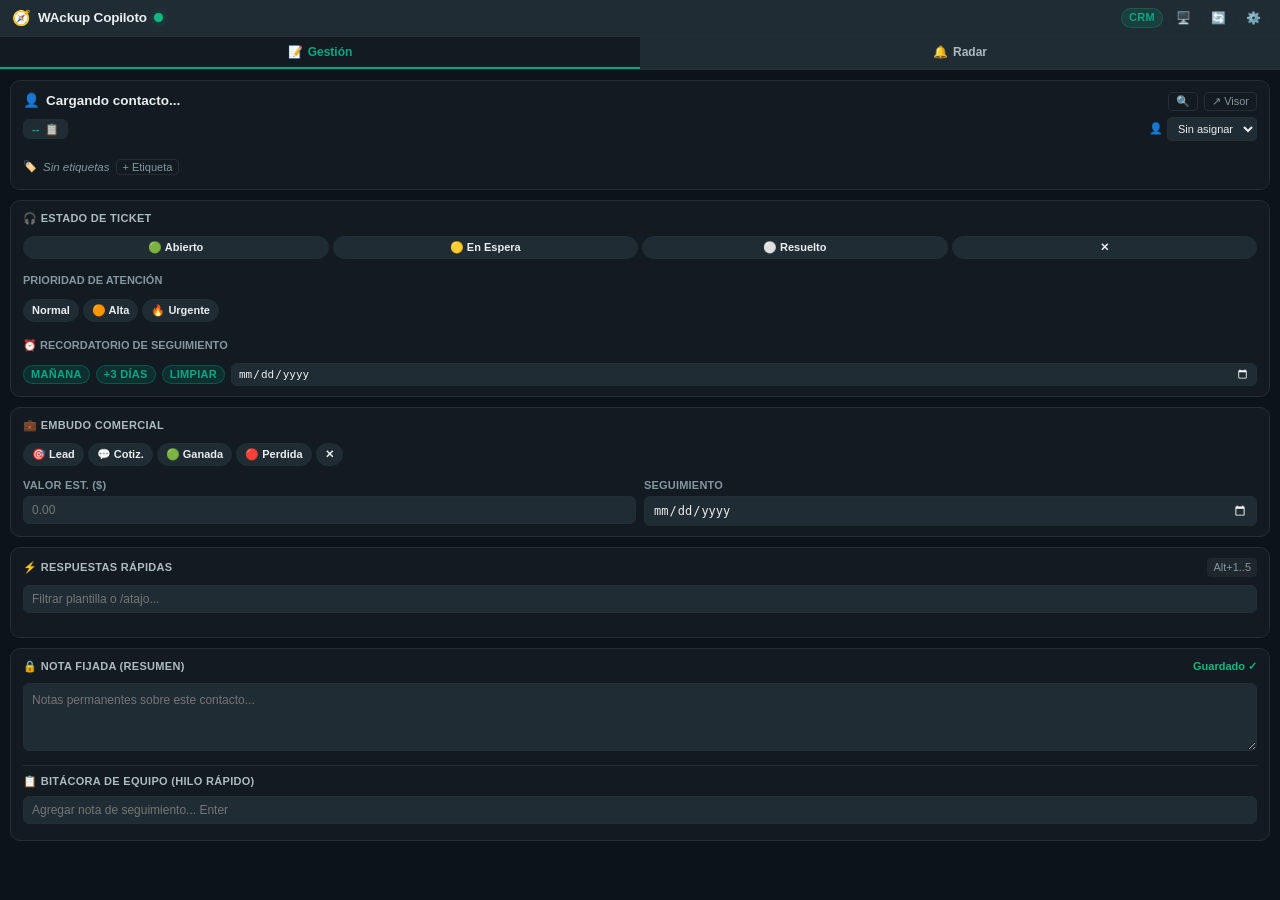
==== commit 370cf5f9: "feat: implementar Fases 1, 2 y 3 (Seguridad LAN, Enfoque Soporte y UX/UI Adaptativa)" ====
--- a/extension/sidepanel/sidepanel.html
+++ b/extension/sidepanel/sidepanel.html
@@ -16,7 +16,7 @@
         <span id="header-status-dot" class="status-dot ready" title="Estado: Conectando..."></span>
       </div>
       <div class="header-actions">
-        <span id="profile-badge" class="badge-profile copilot-mini-pill" title="Perfil de Espacio de Trabajo (clic para cambiar)">CRM</span>
+        <span id="profile-badge" class="badge-profile copilot-mini-pill" title="Perfil activo (configurable desde el Panel de Control en el Visor Web)" style="cursor: default;">CRM</span>
         <button id="btn-open-viewer" class="btn-icon" title="Abrir Visor Web WAckup en el navegador">🖥️</button>
         <button id="btn-update-ext" class="btn-icon btn-update" style="display:none;" title="Actualizar extensión">🔄 Actualizar</button>
         <button id="btn-sync-recent" class="btn-icon" title="Sincronizar novedades (Shift+clic: historial completo)">🔄</button>
@@ -126,12 +126,14 @@
           <button id="btn-reactivate-radar" class="btn-reactivate-radar" type="button" title="Volver a incluir este contacto en el Radar">Reactivar</button>
         </div>
 
-        <!-- Tarjeta de Contacto Activo (Diseño Compacto) -->
+        <!-- Tarjeta de Contacto Activo (Diseño Compacto con Etiquetas en Línea) -->
         <div class="contact-header-card">
           <div class="contact-row-top">
             <span id="contact-type-icon" class="contact-type-icon" title="Contacto">👤</span>
             <div id="contact-name" class="contact-title" title="Nombre del contacto">Cargando contacto...</div>
-            <button id="btn-open-viewer-chat" class="btn-res-action" type="button" title="Ver esta conversación completa en el Visor Web" style="margin-left: auto; padding: 2px 7px; font-size: 11px;">↗ Visor</button>
+            <button id="btn-take-case" class="btn-res-action btn-take-case" type="button" title="Tomar este caso para mí" style="display:none; margin-left: auto; padding: 2px 7px; font-size: 11px;">🙋‍♂️ Tomar</button>
+            <button id="btn-toggle-chat-search" class="btn-res-action" type="button" title="Buscar en este chat" style="padding: 2px 7px; font-size: 11px;">🔍</button>
+            <button id="btn-open-viewer-chat" class="btn-res-action" type="button" title="Ver esta conversación completa en el Visor Web" style="padding: 2px 7px; font-size: 11px;">↗ Visor</button>
             <span id="contact-sla" class="sla-badge" style="display:none;" title="Tiempo promedio de respuesta (SLA)">-</span>
           </div>
           <div class="contact-row-bottom">
@@ -146,47 +148,12 @@
               </select>
             </div>
           </div>
-        </div>
-
-        <!-- Búsqueda FTS5 en la Conversación -->
-        <div id="sec-chat-search" class="section-card">
-          <div class="section-title-row">
-            <span class="card-title">🔍 Buscar en este Chat</span>
-          </div>
-          <div class="search-input-group">
-            <div class="search-field-wrapper">
-              <input type="text" id="input-search-chat" class="form-control" placeholder="Buscar mensajes en este chat...">
-              <button id="btn-search-clear" class="btn-search-clear" title="Limpiar búsqueda" type="button" style="display:none;">✕</button>
-            </div>
-            <button id="btn-search-chat" class="btn-search-exec" title="Buscar mensajes [Enter]" type="button">
-              <span>🔍</span>
-              <span class="btn-search-exec-text">Buscar</span>
-            </button>
-          </div>
-          <div id="search-nav-bar" class="search-nav-bar" style="display: none;">
-            <div class="search-nav-info">
-              <span class="search-nav-icon">🎯</span>
-              <span id="search-nav-count" class="search-nav-count">0 de 0</span>
-            </div>
-            <div class="search-nav-actions">
-              <span id="search-nav-hint" class="search-nav-hint">Shift+Enter / Enter</span>
-              <div class="search-nav-btn-group">
-                <button id="btn-search-prev" class="btn-nav-search" title="Coincidencia anterior [Shift+Enter]" disabled type="button">▲</button>
-                <button id="btn-search-next" class="btn-nav-search" title="Coincidencia siguiente [Enter]" disabled type="button">▼</button>
-              </div>
-            </div>
-          </div>
-          <div id="chat-search-results" class="search-results-list"></div>
-        </div>
-
-        <!-- Etiquetas de Contacto -->
-        <div class="section-card">
-          <div class="section-title-row">
-            <span class="card-title">🏷️ Etiquetas</span>
-            <button id="btn-add-tag" class="btn-card-action" type="button">+ Etiqueta</button>
-          </div>
-          <div id="tags-list" class="tags-container">
-            <span class="empty-subtext">Sin etiquetas</span>
+          <div class="contact-tags-row" style="margin-top: 8px; display: flex; align-items: center; gap: 6px; flex-wrap: wrap;">
+            <span style="font-size: 11px; font-weight: 600; color: var(--text-muted);">🏷️</span>
+            <div id="tags-list" class="tags-container" style="display: inline-flex; gap: 4px; flex-wrap: wrap; align-items: center;">
+              <span class="empty-subtext">Sin etiquetas</span>
+            </div>
+            <button id="btn-add-tag" class="btn-res-action" type="button" style="font-size: 11px; padding: 1px 6px;">+ Etiqueta</button>
           </div>
         </div>
 
@@ -198,6 +165,19 @@
             <button class="copilot-pill-btn btn-ticket" data-status="pending" type="button">🟡 En Espera</button>
             <button class="copilot-pill-btn btn-ticket" data-status="resolved" type="button">⚪ Resuelto</button>
             <button class="copilot-pill-btn btn-ticket" data-status="none" title="Limpiar estado" type="button">✕</button>
+          </div>
+          <div style="margin-top: 8px; font-size: 11px; font-weight: 600; color: var(--text-muted); text-transform: uppercase;">Prioridad de Atención</div>
+          <div class="copilot-pill-group ticket-priority-group" style="margin-top: 4px;">
+            <button class="copilot-pill-btn btn-ticket-priority" data-priority="0" type="button">Normal</button>
+            <button class="copilot-pill-btn btn-ticket-priority" data-priority="1" type="button">🟠 Alta</button>
+            <button class="copilot-pill-btn btn-ticket-priority" data-priority="2" type="button">🔥 Urgente</button>
+          </div>
+          <div style="margin-top: 10px; font-size: 11px; font-weight: 600; color: var(--text-muted); text-transform: uppercase;">⏰ Recordatorio de seguimiento</div>
+          <div style="display: flex; gap: 6px; align-items: center; margin-top: 4px; flex-wrap: wrap;">
+            <button type="button" class="copilot-mini-pill" id="btn-quick-followup-tomorrow">Mañana</button>
+            <button type="button" class="copilot-mini-pill" id="btn-quick-followup-3d">+3 días</button>
+            <button type="button" class="copilot-mini-pill" id="btn-quick-followup-clear">Limpiar</button>
+            <input type="date" id="input-ticket-followup" class="form-control" style="font-size: 11px; padding: 3px 6px; width: auto; flex: 1; min-width: 110px;">
           </div>
         </div>
 
@@ -232,8 +212,20 @@
           </div>
         </div>
 
+        <!-- Plantillas de Respuesta Rápida (Subida para visibilidad inmediata) -->
+        <div class="section-card" id="sec-quick-templates">
+          <div class="section-title-row">
+            <span class="card-title">⚡ Respuestas Rápidas</span>
+            <span class="hint-pill" title="Atajos de teclado Alt+1 a Alt+5 copian las primeras 5 plantillas">Alt+1..5</span>
+          </div>
+          <input type="text" id="input-filter-templates" class="form-control mb-2" placeholder="Filtrar plantilla o /atajo...">
+          <div id="templates-list" class="templates-list">
+            <!-- Plantillas dinámicas -->
+          </div>
+        </div>
+
         <!-- Notas Privadas y Bitácora de Equipo -->
-        <div class="section-card">
+        <div class="section-card" id="sec-contact-notes">
           <div class="section-title-row">
             <span class="card-title">🔒 Nota Fijada (Resumen)</span>
             <span id="notes-status" class="status-hint">Guardado ✓</span>
@@ -249,16 +241,36 @@
           </div>
         </div>
 
-        <!-- Plantillas de Respuesta Rápida -->
-        <div class="section-card">
+        <!-- Búsqueda FTS5 en la Conversación (Colapsable mediante botón 🔍) -->
+        <div id="sec-chat-search" class="section-card" style="display:none;">
           <div class="section-title-row">
-            <span class="card-title">⚡ Respuestas Rápidas (Portapapeles)</span>
-            <span class="hint-pill">Clic copia al portapapeles</span>
-          </div>
-          <input type="text" id="input-filter-templates" class="form-control mb-2" placeholder="Buscar plantilla (ej. CBU, Saludo, Horarios)...">
-          <div id="templates-list" class="templates-list">
-            <!-- Plantillas dinámicas -->
-          </div>
+            <span class="card-title">🔍 Buscar en este Chat</span>
+            <button type="button" class="btn-card-action" onclick="document.getElementById('sec-chat-search').style.display='none'; document.getElementById('btn-toggle-chat-search').classList.remove('active');">Cerrar</button>
+          </div>
+          <div class="search-input-group">
+            <div class="search-field-wrapper">
+              <input type="text" id="input-search-chat" class="form-control" placeholder="Buscar mensajes en este chat...">
+              <button id="btn-search-clear" class="btn-search-clear" title="Limpiar búsqueda" type="button" style="display:none;">✕</button>
+            </div>
+            <button id="btn-search-chat" class="btn-search-exec" title="Buscar mensajes [Enter]" type="button">
+              <span>🔍</span>
+              <span class="btn-search-exec-text">Buscar</span>
+            </button>
+          </div>
+          <div id="search-nav-bar" class="search-nav-bar" style="display: none;">
+            <div class="search-nav-info">
+              <span class="search-nav-icon">🎯</span>
+              <span id="search-nav-count" class="search-nav-count">0 de 0</span>
+            </div>
+            <div class="search-nav-actions">
+              <span id="search-nav-hint" class="search-nav-hint">Shift+Enter / Enter</span>
+              <div class="search-nav-btn-group">
+                <button id="btn-search-prev" class="btn-nav-search" title="Coincidencia anterior [Shift+Enter]" disabled type="button">▲</button>
+                <button id="btn-search-next" class="btn-nav-search" title="Coincidencia siguiente [Enter]" disabled type="button">▼</button>
+              </div>
+            </div>
+          </div>
+          <div id="chat-search-results" class="search-results-list"></div>
         </div>
       </section>
 
--- a/extension/sidepanel/sidepanel.css
+++ b/extension/sidepanel/sidepanel.css
@@ -150,7 +150,7 @@
 
 .badge-profile,
 .copilot-mini-pill {
-  font-size: 10.5px;
+  font-size: 11px;
   font-weight: 600;
   padding: 1px 7px;
   border-radius: 10px;
@@ -256,7 +256,7 @@
 .tab-badge {
   background: var(--danger);
   color: #fff;
-  font-size: 10px;
+  font-size: 11px;
   padding: 1px 5px;
   border-radius: 10px;
   margin-left: 2px;
@@ -327,7 +327,7 @@
 }
 
 .hint-pill {
-  font-size: 10px;
+  font-size: 11px;
   color: var(--text-muted);
   background: rgba(255, 255, 255, 0.05);
   padding: 2px 6px;
@@ -429,7 +429,7 @@
 }
 
 .contact-phone-btn .copy-icon {
-  font-size: 10px;
+  font-size: 11px;
   opacity: 0.75;
 }
 
@@ -589,7 +589,7 @@
 .copilot-field label,
 .form-group label,
 label {
-  font-size: 10px;
+  font-size: 11px;
   font-weight: 600;
   color: var(--text-muted);
   text-transform: uppercase;
@@ -874,7 +874,7 @@
 
 .search-nav-hint {
   color: var(--text-muted);
-  font-size: 10px;
+  font-size: 11px;
 }
 
 .search-nav-btn-group {
@@ -888,7 +888,7 @@
   min-width: 22px;
   height: 22px;
   padding: 0;
-  font-size: 9px;
+  font-size: 11px;
   font-weight: bold;
   display: inline-flex;
   align-items: center;
@@ -976,7 +976,7 @@
   color: var(--text-muted);
   border-radius: 4px;
   padding: 2px 7px;
-  font-size: 10.5px;
+  font-size: 11px;
   cursor: pointer;
   transition: all 0.15s;
 }
@@ -992,7 +992,7 @@
   border: 1px dashed rgba(245, 158, 11, 0.3);
   border-radius: 5px;
   color: #fbbf24;
-  font-size: 10.5px;
+  font-size: 11px;
   line-height: 1.35;
 }
 
@@ -1079,7 +1079,7 @@
 }
 
 .radar-item-time {
-  font-size: 10px;
+  font-size: 11px;
   color: var(--warning);
   white-space: nowrap;
 }
@@ -1105,7 +1105,7 @@
   border: 1px solid var(--border);
   background: var(--bg-input);
   color: var(--text-muted);
-  font-size: 10px;
+  font-size: 11px;
   font-weight: 700;
   line-height: 1;
   display: inline-flex;
@@ -1171,7 +1171,7 @@
 }
 
 .radar-reason-label {
-  font-size: 10px;
+  font-size: 11px;
   font-weight: 600;
   color: var(--text-muted);
   margin-bottom: 5px;
@@ -1189,7 +1189,7 @@
   color: var(--text-primary);
   border-radius: 4px;
   padding: 5px 6px;
-  font-size: 10.5px;
+  font-size: 11px;
   font-weight: 500;
   text-align: left;
   cursor: pointer;
@@ -1237,7 +1237,7 @@
   color: #fde68a;
   border-radius: 4px;
   padding: 2px 7px;
-  font-size: 10.5px;
+  font-size: 11px;
   font-weight: 600;
   cursor: pointer;
   transition: all 0.15s;
@@ -1516,7 +1516,7 @@
   color: #ffffff;
   border-radius: 12px;
   padding: 2px 8px;
-  font-size: 10.5px;
+  font-size: 11px;
   font-weight: 700;
   cursor: pointer;
   flex-shrink: 0;
@@ -1610,7 +1610,7 @@
 .log-meta {
   display: flex;
   justify-content: space-between;
-  font-size: 10px;
+  font-size: 11px;
   color: var(--text-muted);
   margin-bottom: 2px;
 }
@@ -1747,3 +1747,75 @@
   background: #dc2626;
   border-color: #dc2626;
 }
+
+/* Semáforo Anti-Colisión 2 niveles */
+.presence-alert.web-source {
+  background: rgba(245, 158, 11, 0.22);
+  border: 1px solid rgba(245, 158, 11, 0.55);
+  color: #fbbf24;
+}
+.presence-alert.visor-source {
+  background: rgba(56, 189, 248, 0.14);
+  border: 1px solid rgba(56, 189, 248, 0.4);
+  color: #38bdf8;
+}
+
+.badge-presence-active {
+  display: inline-flex;
+  align-items: center;
+  gap: 3px;
+  font-size: 10.5px;
+  font-weight: 600;
+  padding: 1px 5px;
+  border-radius: 4px;
+  white-space: nowrap;
+}
+.badge-presence-active.web-source {
+  background: rgba(245, 158, 11, 0.2);
+  border: 1px solid rgba(245, 158, 11, 0.5);
+  color: #fbbf24;
+}
+.badge-presence-active.visor-source {
+  background: rgba(56, 189, 248, 0.15);
+  border: 1px solid rgba(56, 189, 248, 0.4);
+  color: #38bdf8;
+}
+
+.btn-take-case {
+  background: rgba(16, 185, 129, 0.15) !important;
+  border: 1px solid rgba(16, 185, 129, 0.4) !important;
+  color: #10b981 !important;
+  font-weight: 600;
+  cursor: pointer;
+}
+.btn-take-case:hover {
+  background: rgba(16, 185, 129, 0.3) !important;
+  color: #34d399 !important;
+}
+
+.btn-radar-copy {
+  height: 20px;
+  border-radius: 4px;
+  border: 1px solid var(--border);
+  background: var(--bg-input);
+  color: var(--text-muted);
+  font-size: 11px;
+  line-height: 1;
+  display: inline-flex;
+  align-items: center;
+  justify-content: center;
+  cursor: pointer;
+  padding: 0 5px;
+  transition: all 0.15s;
+}
+.btn-radar-copy:hover {
+  background: var(--accent);
+  color: #ffffff;
+  border-color: var(--accent);
+}
+
+.btn-toggle-chat-search.active {
+  background: var(--accent);
+  color: #ffffff;
+  border-color: var(--accent);
+}
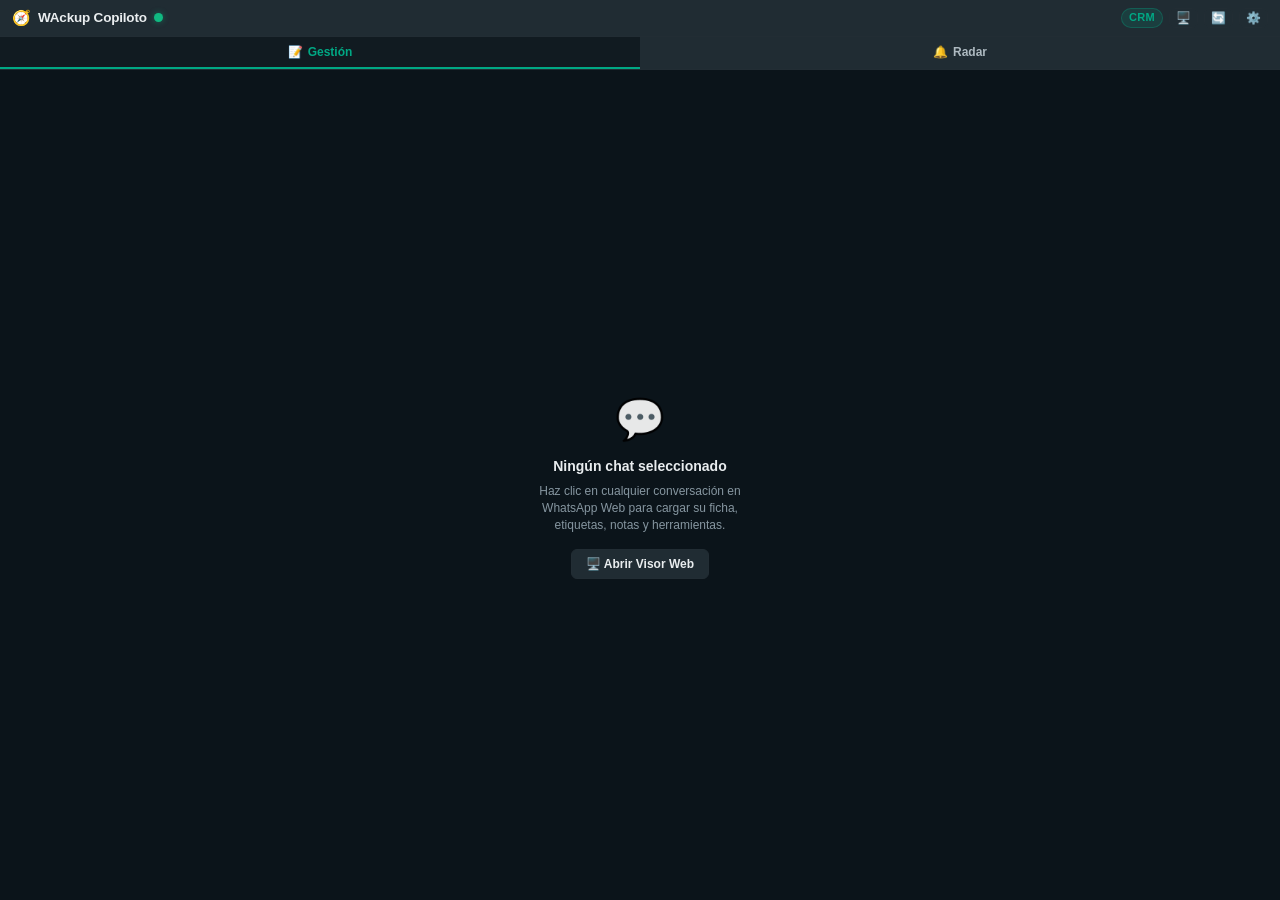
==== commit 0844c183: "fix(ui): clean empty states in viewer and copilot when no chat is selected" ====
--- a/extension/sidepanel/sidepanel.html
+++ b/extension/sidepanel/sidepanel.html
@@ -98,23 +98,24 @@
       </button>
     </nav>
 
-    <!-- AVISO DE CHAT NO SELECCIONADO -->
-    <div id="no-chat-notice" class="empty-notice" style="display:none;">
-      <div class="notice-icon">💬</div>
-      <div class="notice-title">Ningún chat seleccionado</div>
-      <div class="notice-desc">Haz clic en cualquier conversación en WhatsApp Web para cargar su ficha y herramientas.</div>
-      <div style="margin-top: 12px;">
-        <button type="button" id="btn-open-viewer-empty" class="btn-secondary" style="font-size: 12px; padding: 6px 14px;">
-          🖥️ Abrir Visor Web
-        </button>
-      </div>
-    </div>
-
     <!-- CONTENEDOR DE PESTAÑAS -->
     <div id="tabs-container" class="tabs-content">
       
       <!-- PESTAÑA 1: GESTIÓN -->
       <section id="tab-management" class="tab-pane active">
+        <!-- AVISO DE CHAT NO SELECCIONADO -->
+        <div id="no-chat-notice" class="empty-notice" style="display:flex;">
+          <div class="notice-icon">💬</div>
+          <div class="notice-title">Ningún chat seleccionado</div>
+          <div class="notice-desc">Haz clic en cualquier conversación en WhatsApp Web para cargar su ficha, etiquetas, notas y herramientas.</div>
+          <div style="margin-top: 14px;">
+            <button type="button" id="btn-open-viewer-empty" class="btn-secondary" style="font-size: 12px; padding: 7px 14px;">
+              🖥️ Abrir Visor Web
+            </button>
+          </div>
+        </div>
+
+        <div id="management-chat-content" class="management-chat-content" style="display:none;">
         <!-- Alerta de Semáforo Anti-Colisión -->
         <div id="presence-banner" class="presence-alert" style="display:none;">
           <span>👁️</span> <span id="presence-text"><b>Ana</b> está viendo este chat ahora</span>
@@ -154,6 +155,11 @@
               <span class="empty-subtext">Sin etiquetas</span>
             </div>
             <button id="btn-add-tag" class="btn-res-action" type="button" style="font-size: 11px; padding: 1px 6px;">+ Etiqueta</button>
+          </div>
+          <div id="ficha-radar-actions" class="ficha-radar-actions" style="display: none;">
+            <button id="btn-ficha-radar-dismiss" class="btn-ficha-radar" type="button" title="Quitar del Radar (No requiere respuesta)">✓ No req. resp.</button>
+            <button id="btn-ficha-radar-ignore" class="btn-ficha-radar subtle" type="button" title="Excluir permanentemente este contacto del Radar (Personal / Proveedor)">🔕 Silenciar Radar</button>
+            <span id="ficha-radar-locked" class="ficha-radar-locked" style="display: none;">🔒 Asignado a otro operador</span>
           </div>
         </div>
 
@@ -272,6 +278,7 @@
           </div>
           <div id="chat-search-results" class="search-results-list"></div>
         </div>
+        </div>
       </section>
 
 
@@ -286,12 +293,20 @@
           <button id="btn-radar-sales" class="btn-filter">
             Seguimientos (<span id="count-sales">0</span>)
           </button>
-        </div>
-
-        <div class="radar-assign-filter">
+          <button id="btn-radar-sort" class="btn-radar-sort" type="button" title="Orden: más antiguos primero (clic para ver más recientes arriba)">
+            ⬆️ Antiguos
+          </button>
+        </div>
+
+        <div id="radar-assign-filter-bar" class="radar-assign-filter">
           <button class="btn-assign-filter active" data-assign="all">Todos</button>
           <button class="btn-assign-filter" data-assign="mine">Mis chats</button>
           <button class="btn-assign-filter" data-assign="unassigned">Sin asignar</button>
+        </div>
+
+        <div id="radar-bulk-bar" class="radar-bulk-bar" style="display:none;">
+          <button id="btn-radar-bulk-24h" class="btn-radar-bulk" type="button" title="Descartar pendientes con más de 24h (omite chats de otros operadores)">✓ Limpiar &gt;24h</button>
+          <button id="btn-radar-bulk-all" class="btn-radar-bulk primary" type="button" title="Marcar todos los pendientes visibles como al día (omite chats de otros operadores)">✓ Todo al día</button>
         </div>
 
         <!-- Lista de Contactos de Radar -->
@@ -318,6 +333,11 @@
         <div id="sp-modal-input-group" class="form-group mb-2" style="display:none;">
           <input type="text" id="sp-modal-input" class="form-control" autocomplete="off">
         </div>
+        <div id="sp-modal-tag-picker" class="sp-tag-picker" style="display:none;">
+          <div class="sp-tag-picker-label">Etiquetas existentes (clic para elegir):</div>
+          <div id="sp-modal-tag-list" class="sp-tag-picker-list"></div>
+          <button type="button" id="sp-modal-tag-create" class="sp-tag-create-btn" style="display:none;"></button>
+        </div>
         <div id="sp-modal-error" class="sp-modal-error" style="display:none;"></div>
       </div>
       <div class="sp-modal-actions">
--- a/extension/sidepanel/sidepanel.css
+++ b/extension/sidepanel/sidepanel.css
@@ -283,6 +283,16 @@
   display: flex;
 }
 
+#tab-management.active {
+  min-height: 100%;
+}
+
+.management-chat-content {
+  display: flex;
+  flex-direction: column;
+  gap: 10px;
+}
+
 #tab-radar.active {
   flex: 1;
   min-height: 0;
@@ -941,8 +951,6 @@
   border-color: var(--accent);
   box-shadow: 0 0 0 1px var(--accent);
 }
-  box-shadow: 0 0 0 1px #3b82f6;
-}
 .search-result-meta {
   display: flex;
   justify-content: space-between;
@@ -1015,12 +1023,37 @@
   font-size: 11px;
   font-weight: 600;
   cursor: pointer;
+  white-space: nowrap;
   transition: all 0.15s;
 }
 .btn-filter.active {
   background: var(--accent);
   border-color: var(--accent);
   color: #ffffff;
+}
+
+.btn-radar-sort {
+  flex-shrink: 0;
+  padding: 6px 8px;
+  background: var(--bg-input);
+  border: 1px solid var(--border);
+  color: var(--text-secondary);
+  border-radius: 6px;
+  font-size: 11px;
+  font-weight: 600;
+  cursor: pointer;
+  white-space: nowrap;
+  transition: all 0.15s;
+}
+.btn-radar-sort:hover {
+  color: var(--text-primary);
+  border-color: var(--border-strong);
+  background: var(--bg-card-hover);
+}
+.btn-radar-sort.active {
+  background: rgba(0, 168, 132, 0.16);
+  border-color: var(--accent);
+  color: var(--accent);
 }
 
 .radar-list {
@@ -1032,6 +1065,7 @@
   overflow-y: auto;
   margin-top: 4px;
   padding-right: 2px;
+  padding-bottom: 10px;
 }
 
 .radar-item {
@@ -1443,23 +1477,31 @@
 
 /* Aviso Vacío */
 .empty-notice {
-  padding: 30px 16px;
+  margin: auto;
+  max-width: 280px;
+  padding: 32px 20px;
+  display: flex;
+  flex-direction: column;
+  align-items: center;
+  justify-content: center;
   text-align: center;
   color: var(--text-dim);
 }
 .notice-icon {
-  font-size: 32px;
-  margin-bottom: 8px;
+  font-size: 40px;
+  margin-bottom: 10px;
+  opacity: 0.9;
 }
 .notice-title {
-  font-size: 13px;
-  font-weight: 600;
+  font-size: 14px;
+  font-weight: 600;
+  color: var(--text-main);
+  margin-bottom: 6px;
+}
+.notice-desc {
+  font-size: 12px;
   color: var(--text-muted);
-  margin-bottom: 4px;
-}
-.notice-desc {
-  font-size: 11px;
-  line-height: 1.4;
+  line-height: 1.45;
 }
 
 /* Modo Solo Respaldo */
@@ -1477,12 +1519,11 @@
 .backup-card h3 { font-size: 15px; color: var(--accent); margin-bottom: 8px; }
 .backup-card p { font-size: 12px; color: var(--text-muted); margin-bottom: 16px; line-height: 1.4; }
 
-/* Toast */
+/* Toast (docked en footer flex para no tapar mensajes de la lista) */
 .toast-popup {
-  position: fixed;
-  bottom: 14px;
-  left: 50%;
-  transform: translateX(-50%);
+  flex-shrink: 0;
+  align-self: center;
+  margin: 4px 10px 8px;
   background: var(--bg-header);
   border: 1px solid var(--accent);
   color: var(--text-primary);
@@ -1491,8 +1532,7 @@
   font-size: 11px;
   font-weight: 600;
   box-shadow: 0 4px 14px rgba(0, 0, 0, 0.5);
-  z-index: 9999;
-  max-width: 94vw;
+  max-width: calc(100vw - 20px);
   animation: fadeInOut 2.5s forwards;
 }
 
@@ -1527,15 +1567,15 @@
 }
 
 @keyframes toastSlideIn {
-  from { opacity: 0; transform: translate(-50%, 10px); }
-  to { opacity: 1; transform: translate(-50%, 0); }
+  from { opacity: 0; transform: translateY(6px); }
+  to { opacity: 1; transform: translateY(0); }
 }
 
 @keyframes fadeInOut {
-  0% { opacity: 0; transform: translate(-50%, 10px); }
-  15% { opacity: 1; transform: translate(-50%, 0); }
-  85% { opacity: 1; transform: translate(-50%, 0); }
-  100% { opacity: 0; transform: translate(-50%, -10px); }
+  0% { opacity: 0; transform: translateY(6px); }
+  15% { opacity: 1; transform: translateY(0); }
+  85% { opacity: 1; transform: translateY(0); }
+  100% { opacity: 0; transform: translateY(4px); }
 }
 
 /* =========================================================================
@@ -1626,9 +1666,80 @@
 .log-del {
   cursor: pointer;
   color: var(--text-muted);
+  display: inline-block;
+  padding: 2px 4px;
+  border-radius: 4px;
 }
 .log-del:hover {
   color: var(--danger);
+}
+.ficha-radar-actions {
+  display: flex;
+  align-items: center;
+  gap: 6px;
+  margin-top: 8px;
+  padding-top: 8px;
+  border-top: 1px solid var(--border);
+  flex-wrap: wrap;
+}
+.btn-ficha-radar {
+  font-size: 11px;
+  font-weight: 600;
+  padding: 4px 8px;
+  border-radius: 6px;
+  border: 1px solid rgba(0, 168, 132, 0.45);
+  background: rgba(0, 168, 132, 0.12);
+  color: var(--accent);
+  cursor: pointer;
+  transition: background-color 0.15s;
+}
+.btn-ficha-radar:hover {
+  background: rgba(0, 168, 132, 0.22);
+}
+.btn-ficha-radar.subtle {
+  border-color: var(--border);
+  background: var(--bg-input);
+  color: var(--text-secondary);
+}
+.btn-ficha-radar.subtle:hover {
+  color: var(--text-primary);
+  background: var(--bg-hover, rgba(255, 255, 255, 0.08));
+}
+.ficha-radar-locked {
+  font-size: 11px;
+  color: var(--text-muted);
+  font-style: italic;
+}
+.radar-bulk-bar {
+  display: flex;
+  gap: 6px;
+  margin-top: 4px;
+  margin-bottom: 4px;
+  flex-shrink: 0;
+}
+.btn-radar-bulk {
+  flex: 1;
+  padding: 5px 8px;
+  font-size: 11px;
+  font-weight: 600;
+  border-radius: 5px;
+  border: 1px solid var(--border);
+  background: var(--bg-input);
+  color: var(--text-secondary);
+  cursor: pointer;
+  transition: background-color 0.15s, color 0.15s;
+}
+.btn-radar-bulk:hover {
+  color: var(--text-primary);
+  background: var(--bg-hover, rgba(255, 255, 255, 0.08));
+}
+.btn-radar-bulk.primary {
+  border-color: rgba(0, 168, 132, 0.4);
+  background: rgba(0, 168, 132, 0.12);
+  color: var(--accent);
+}
+.btn-radar-bulk.primary:hover {
+  background: rgba(0, 168, 132, 0.24);
 }
 .radar-assign-filter {
   display: flex;
@@ -1731,6 +1842,79 @@
   font-weight: 500;
 }
 
+.sp-tag-picker {
+  display: flex;
+  flex-direction: column;
+  gap: 6px;
+  margin-top: 4px;
+}
+
+.sp-tag-picker-label {
+  font-size: 11px;
+  font-weight: 600;
+  color: var(--text-muted);
+}
+
+.sp-tag-picker-list {
+  display: flex;
+  flex-wrap: wrap;
+  gap: 6px;
+  max-height: 170px;
+  overflow-y: auto;
+  padding: 2px 0;
+}
+
+.sp-tag-option {
+  display: inline-flex;
+  align-items: center;
+  gap: 5px;
+  padding: 4px 9px;
+  border-radius: 14px;
+  border: 1px solid var(--border-strong);
+  background: var(--bg-input);
+  color: var(--text-primary);
+  font-size: 11.5px;
+  font-weight: 600;
+  cursor: pointer;
+  transition: background-color 0.15s, border-color 0.15s;
+}
+
+.sp-tag-option:hover:not(:disabled) {
+  border-color: var(--accent);
+  background: rgba(0, 168, 132, 0.16);
+}
+
+.sp-tag-option.assigned {
+  border-color: rgba(0, 168, 132, 0.45);
+  background: rgba(0, 168, 132, 0.12);
+  color: var(--accent);
+  cursor: default;
+  opacity: 0.85;
+}
+
+.sp-tag-count {
+  font-size: 10px;
+  color: var(--text-muted);
+  font-weight: 500;
+}
+
+.sp-tag-create-btn {
+  align-self: flex-start;
+  padding: 5px 10px;
+  border-radius: 6px;
+  border: 1px dashed var(--accent);
+  background: rgba(0, 168, 132, 0.12);
+  color: var(--accent);
+  font-size: 11.5px;
+  font-weight: 600;
+  cursor: pointer;
+  transition: background-color 0.15s;
+}
+
+.sp-tag-create-btn:hover {
+  background: rgba(0, 168, 132, 0.22);
+}
+
 .sp-modal-actions {
   display: flex;
   justify-content: flex-end;
